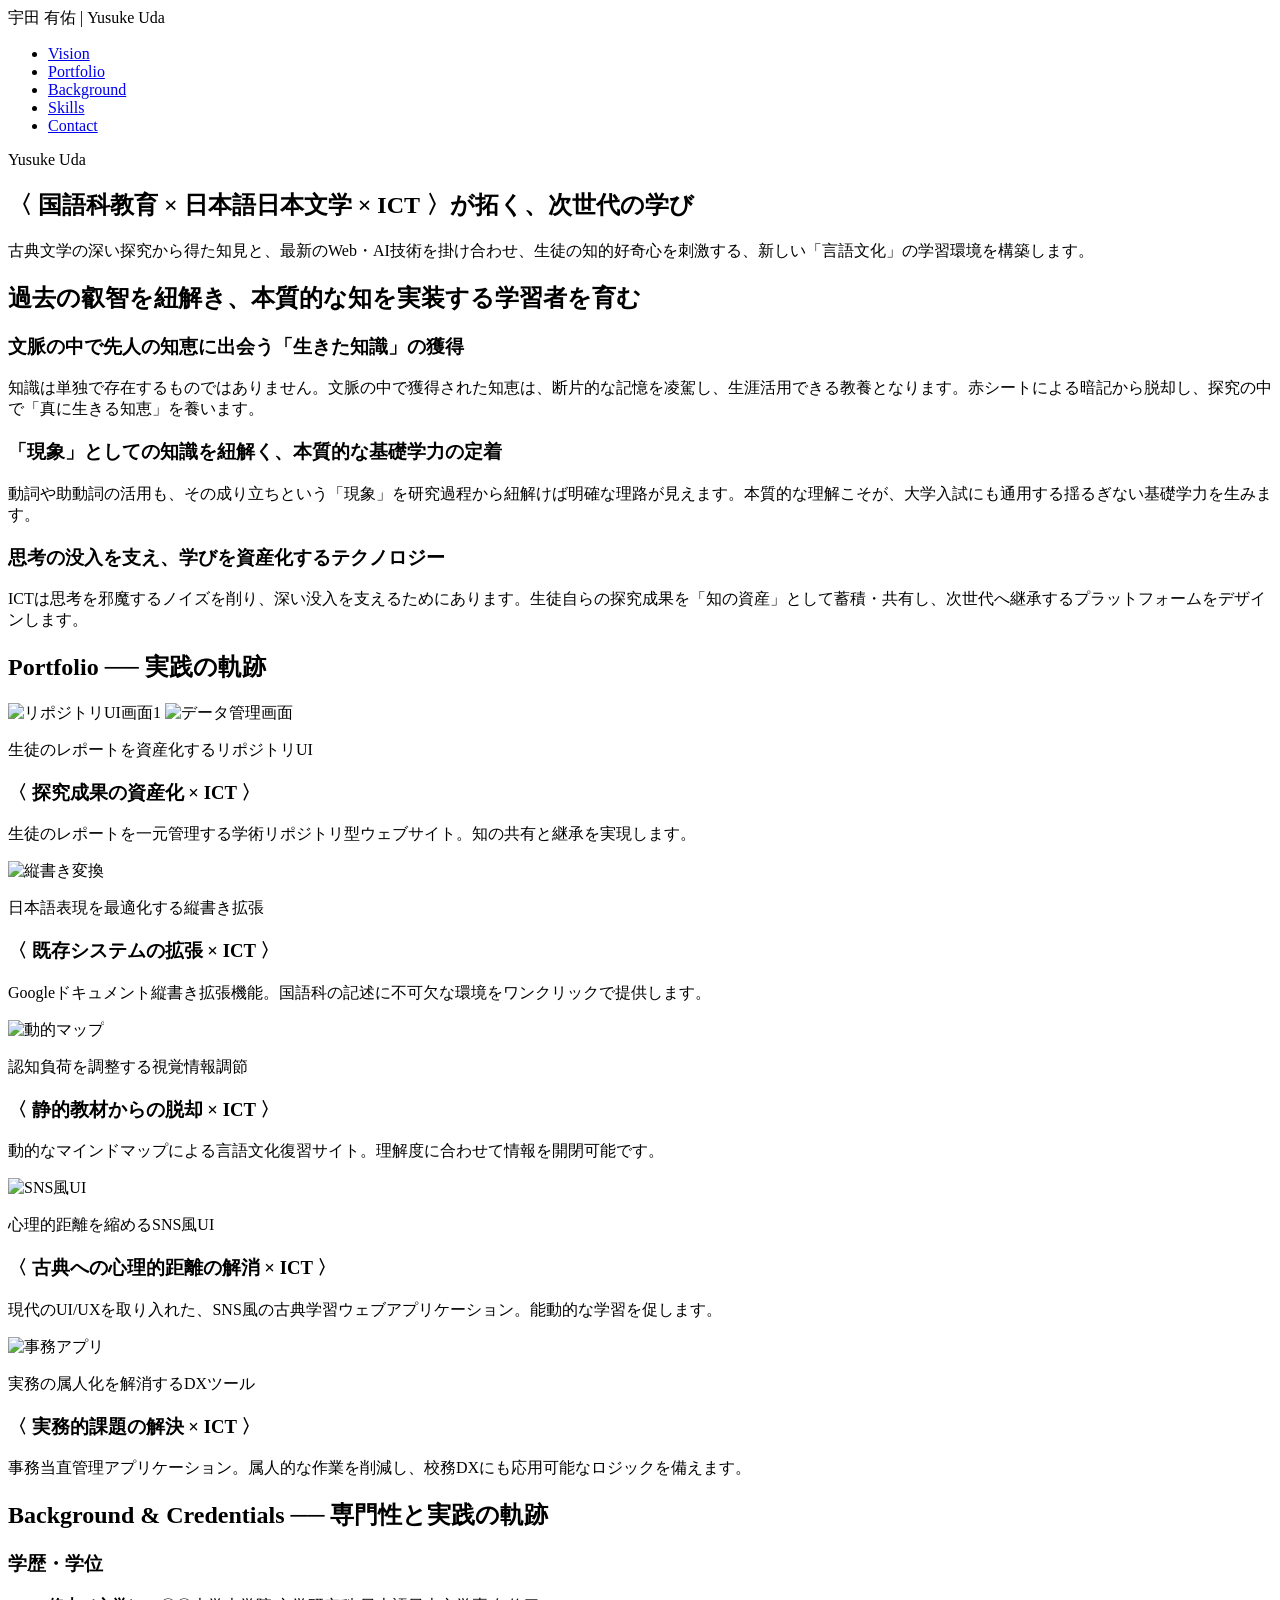
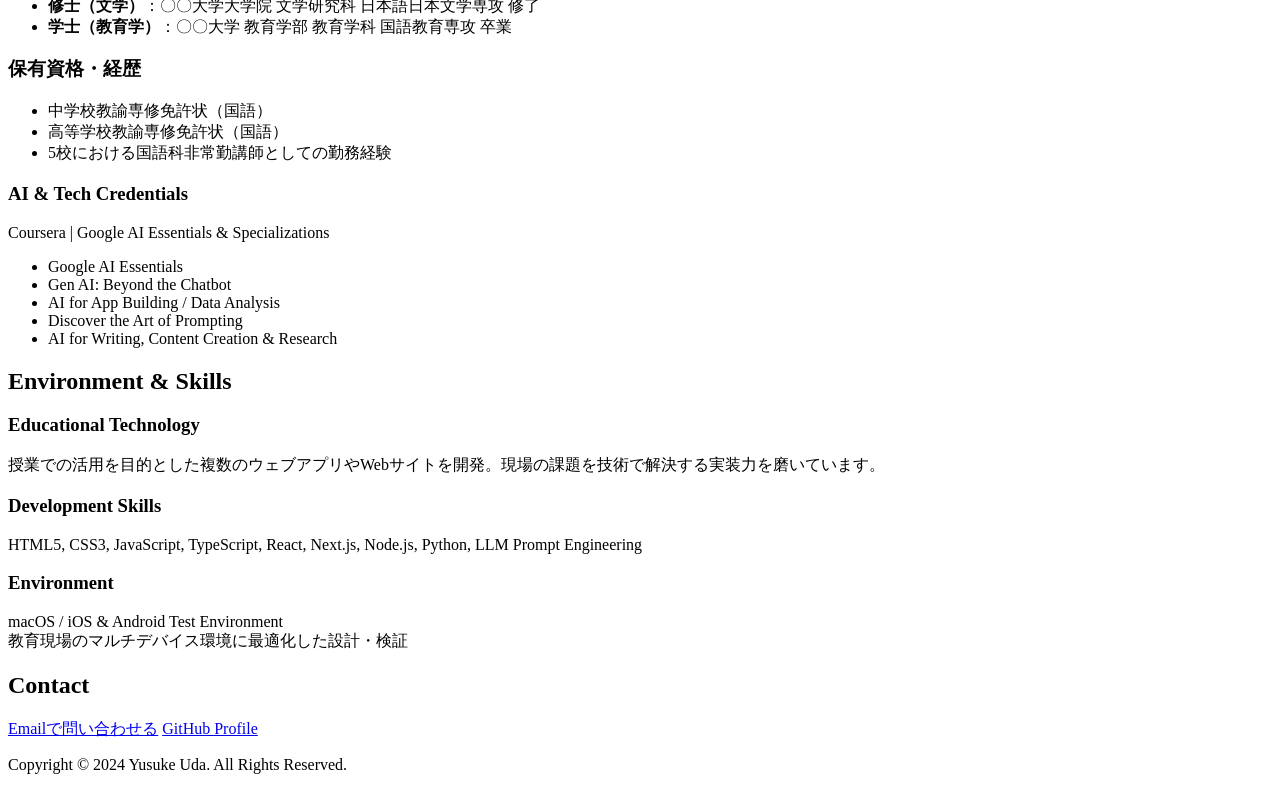
==== main.html @ 544df163 "Rename index.html to main.html" ====
<!DOCTYPE html>
<html lang="ja">
<head>
    <meta charset="UTF-8">
    <meta name="viewport" content="width=device-width, initial-scale=1.0">
    <title>宇田 有佑 | Yusuke Uda - Portfolio</title>
    <!-- Google Fonts: Noto Serif JP (明朝) & Noto Sans JP (ゴシック) -->
    <link href="https://fonts.googleapis.com/css2?family=Noto+Sans+JP:wght@400;500;700&family=Noto+Serif+JP:wght@600;700&display=swap" rel="stylesheet">
    <link rel="stylesheet" href="css/style.css">
</head>
<body>

    <header id="header">
        <nav class="container">
            <div class="logo">宇田 有佑 | Yusuke Uda</div>
            <ul class="nav-links">
                <li><a href="#vision">Vision</a></li>
                <li><a href="#portfolio">Portfolio</a></li>
                <li><a href="#background">Background</a></li>
                <li><a href="#skills">Skills</a></li>
                <li><a href="#contact">Contact</a></li>
            </ul>
        </nav>
    </header>

    <main>
        <!-- 1. First View -->
        <section id="hero" class="fade-in">
            <div class="container">
                <p class="name-label">Yusuke Uda</p>
                <h1>〈 国語科教育 × 日本語日本文学 × ICT 〉が拓く、次世代の学び</h1>
                <p class="sub-copy">古典文学の深い探究から得た知見と、最新のWeb・AI技術を掛け合わせ、生徒の知的好奇心を刺激する、新しい「言語文化」の学習環境を構築します。</p>
            </div>
        </section>

        <!-- 2. Vision (教育理念) -->
        <section id="vision" class="fade-in">
            <div class="container">
                <h2 class="section-title">過去の叡智を紐解き、本質的な知を実装する学習者を育む</h2>
                <div class="vision-grid">
                    <article>
                        <h3>文脈の中で先人の知恵に出会う「生きた知識」の獲得</h3>
                        <p>知識は単独で存在するものではありません。文脈の中で獲得された知恵は、断片的な記憶を凌駕し、生涯活用できる教養となります。赤シートによる暗記から脱却し、探究の中で「真に生きる知恵」を養います。</p>
                    </article>
                    <article>
                        <h3>「現象」としての知識を紐解く、本質的な基礎学力の定着</h3>
                        <p>動詞や助動詞の活用も、その成り立ちという「現象」を研究過程から紐解けば明確な理路が見えます。本質的な理解こそが、大学入試にも通用する揺るぎない基礎学力を生みます。</p>
                    </article>
                    <article>
                        <h3>思考の没入を支え、学びを資産化するテクノロジー</h3>
                        <p>ICTは思考を邪魔するノイズを削り、深い没入を支えるためにあります。生徒自らの探究成果を「知の資産」として蓄積・共有し、次世代へ継承するプラットフォームをデザインします。</p>
                    </article>
                </div>
            </div>
        </section>

        <!-- 3. Portfolio (開発実績) -->
        <section id="portfolio" class="fade-in">
            <div class="container">
                <h2 class="section-title">Portfolio ── 実践の軌跡</h2>
                <div class="portfolio-grid">
                    
                    <!-- Project 1 -->
                    <article class="portfolio-card">
                        <div class="slider" data-current="0">
                            <div class="slides">
                                <img src="images/project1-1.png" alt="リポジトリUI画面1" class="active">
                                <img src="images/project1-2.png" alt="データ管理画面">
                            </div>
                            <p class="img-caption">生徒のレポートを資産化するリポジトリUI</p>
                        </div>
                        <div class="card-content">
                            <h3>〈 探究成果の資産化 × ICT 〉</h3>
                            <p>生徒のレポートを一元管理する学術リポジトリ型ウェブサイト。知の共有と継承を実現します。</p>
                        </div>
                    </article>

                    <!-- Project 2 -->
                    <article class="portfolio-card">
                        <div class="slider" data-current="0">
                            <div class="slides">
                                <img src="images/project2-1.png" alt="縦書き変換" class="active">
                            </div>
                            <p class="img-caption">日本語表現を最適化する縦書き拡張</p>
                        </div>
                        <div class="card-content">
                            <h3>〈 既存システムの拡張 × ICT 〉</h3>
                            <p>Googleドキュメント縦書き拡張機能。国語科の記述に不可欠な環境をワンクリックで提供します。</p>
                        </div>
                    </article>

                    <!-- Project 3 -->
                    <article class="portfolio-card">
                        <div class="slider" data-current="0">
                            <div class="slides">
                                <img src="images/project3-1.png" alt="動的マップ" class="active">
                            </div>
                            <p class="img-caption">認知負荷を調整する視覚情報調節</p>
                        </div>
                        <div class="card-content">
                            <h3>〈 静的教材からの脱却 × ICT 〉</h3>
                            <p>動的なマインドマップによる言語文化復習サイト。理解度に合わせて情報を開閉可能です。</p>
                        </div>
                    </article>

                    <!-- Project 4 -->
                    <article class="portfolio-card">
                        <div class="slider" data-current="0">
                            <div class="slides">
                                <img src="images/project4-1.png" alt="SNS風UI" class="active">
                            </div>
                            <p class="img-caption">心理的距離を縮めるSNS風UI</p>
                        </div>
                        <div class="card-content">
                            <h3>〈 古典への心理的距離の解消 × ICT 〉</h3>
                            <p>現代のUI/UXを取り入れた、SNS風の古典学習ウェブアプリケーション。能動的な学習を促します。</p>
                        </div>
                    </article>

                    <!-- Project 5 -->
                    <article class="portfolio-card">
                        <div class="slider" data-current="0">
                            <div class="slides">
                                <img src="images/project5-1.png" alt="事務アプリ" class="active">
                            </div>
                            <p class="img-caption">実務の属人化を解消するDXツール</p>
                        </div>
                        <div class="card-content">
                            <h3>〈 実務的課題の解決 × ICT 〉</h3>
                            <p>事務当直管理アプリケーション。属人的な作業を削減し、校務DXにも応用可能なロジックを備えます。</p>
                        </div>
                    </article>

                </div>
            </div>
        </section>

       <!-- 4. Background & Credentials (バッジ埋め込み版) -->
<section id="background" class="fade-in">
    <div class="container">
        <h2 class="section-title">Background & Credentials ── 専門性と実践の軌跡</h2>
        <div class="credentials-list">
            <div class="cred-item">
                <h3>学歴・学位</h3>
                <ul>
                    <li><strong>修士（文学）</strong>：〇〇大学大学院 文学研究科 日本語日本文学専攻 修了</li>
                    <li><strong>学士（教育学）</strong>：〇〇大学 教育学部 教育学科 国語教育専攻 卒業</li>
                </ul>
            </div>
            <div class="cred-item">
                <h3>保有資格・経歴</h3>
                <ul>
                    <li>中学校教諭専修免許状（国語）</li>
                    <li>高等学校教諭専修免許状（国語）</li>
                    <li>5校における国語科非常勤講師としての勤務経験</li>
                </ul>
            </div>
            <div class="cred-item">
                <h3>AI & Tech Credentials</h3>
                <p class="subtitle">Coursera | Google AI Essentials & Specializations</p>
                
                <!-- Credly Badge Embed Start -->
                <div class="badge-container">
                    <div data-iframe-width="150" data-iframe-height="270" data-share-badge-id="fdac26df-d97f-4123-9ffb-f819ead2f6f4" data-share-badge-host="https://www.credly.com"></div>
                    <script type="text/javascript" async src="//cdn.credly.com/assets/utilities/embed.js"></script>
                </div>
                <!-- Credly Badge Embed End -->

                <ul class="mini-list">
                    <li>Google AI Essentials</li>
                    <li>Gen AI: Beyond the Chatbot</li>
                    <li>AI for App Building / Data Analysis</li>
                    <li>Discover the Art of Prompting</li>
                    <li>AI for Writing, Content Creation & Research</li>
                </ul>
            </div>
        </div>
    </div>
</section>

        <!-- 5. Environment & Skills -->
        <section id="skills" class="fade-in">
            <div class="container">
                <h2 class="section-title">Environment & Skills</h2>
                <div class="skills-grid">
                    <div class="skill-group">
                        <h3>Educational Technology</h3>
                        <p>授業での活用を目的とした複数のウェブアプリやWebサイトを開発。現場の課題を技術で解決する実装力を磨いています。</p>
                    </div>
                    <div class="skill-group">
                        <h3>Development Skills</h3>
                        <p>HTML5, CSS3, JavaScript, TypeScript, React, Next.js, Node.js, Python, LLM Prompt Engineering</p>
                    </div>
                    <div class="skill-group">
                        <h3>Environment</h3>
                        <p>macOS / iOS & Android Test Environment<br>教育現場のマルチデバイス環境に最適化した設計・検証</p>
                    </div>
                </div>
            </div>
        </section>

        <!-- 6. Contact -->
        <section id="contact" class="fade-in">
            <div class="container">
                <h2 class="section-title">Contact</h2>
                <div class="contact-links">
                    <a href="mailto:your-email@example.com" class="btn">Emailで問い合わせる</a>
                    <a href="https://github.com/your-username" target="_blank" class="github-link">GitHub Profile</a>
                </div>
            </div>
        </section>
    </main>

    <footer>
        <div class="container">
            <p>Copyright &copy; 2024 Yusuke Uda. All Rights Reserved.</p>
        </div>
    </footer>

    <script src="js/script.js"></script>
</body>
</html>
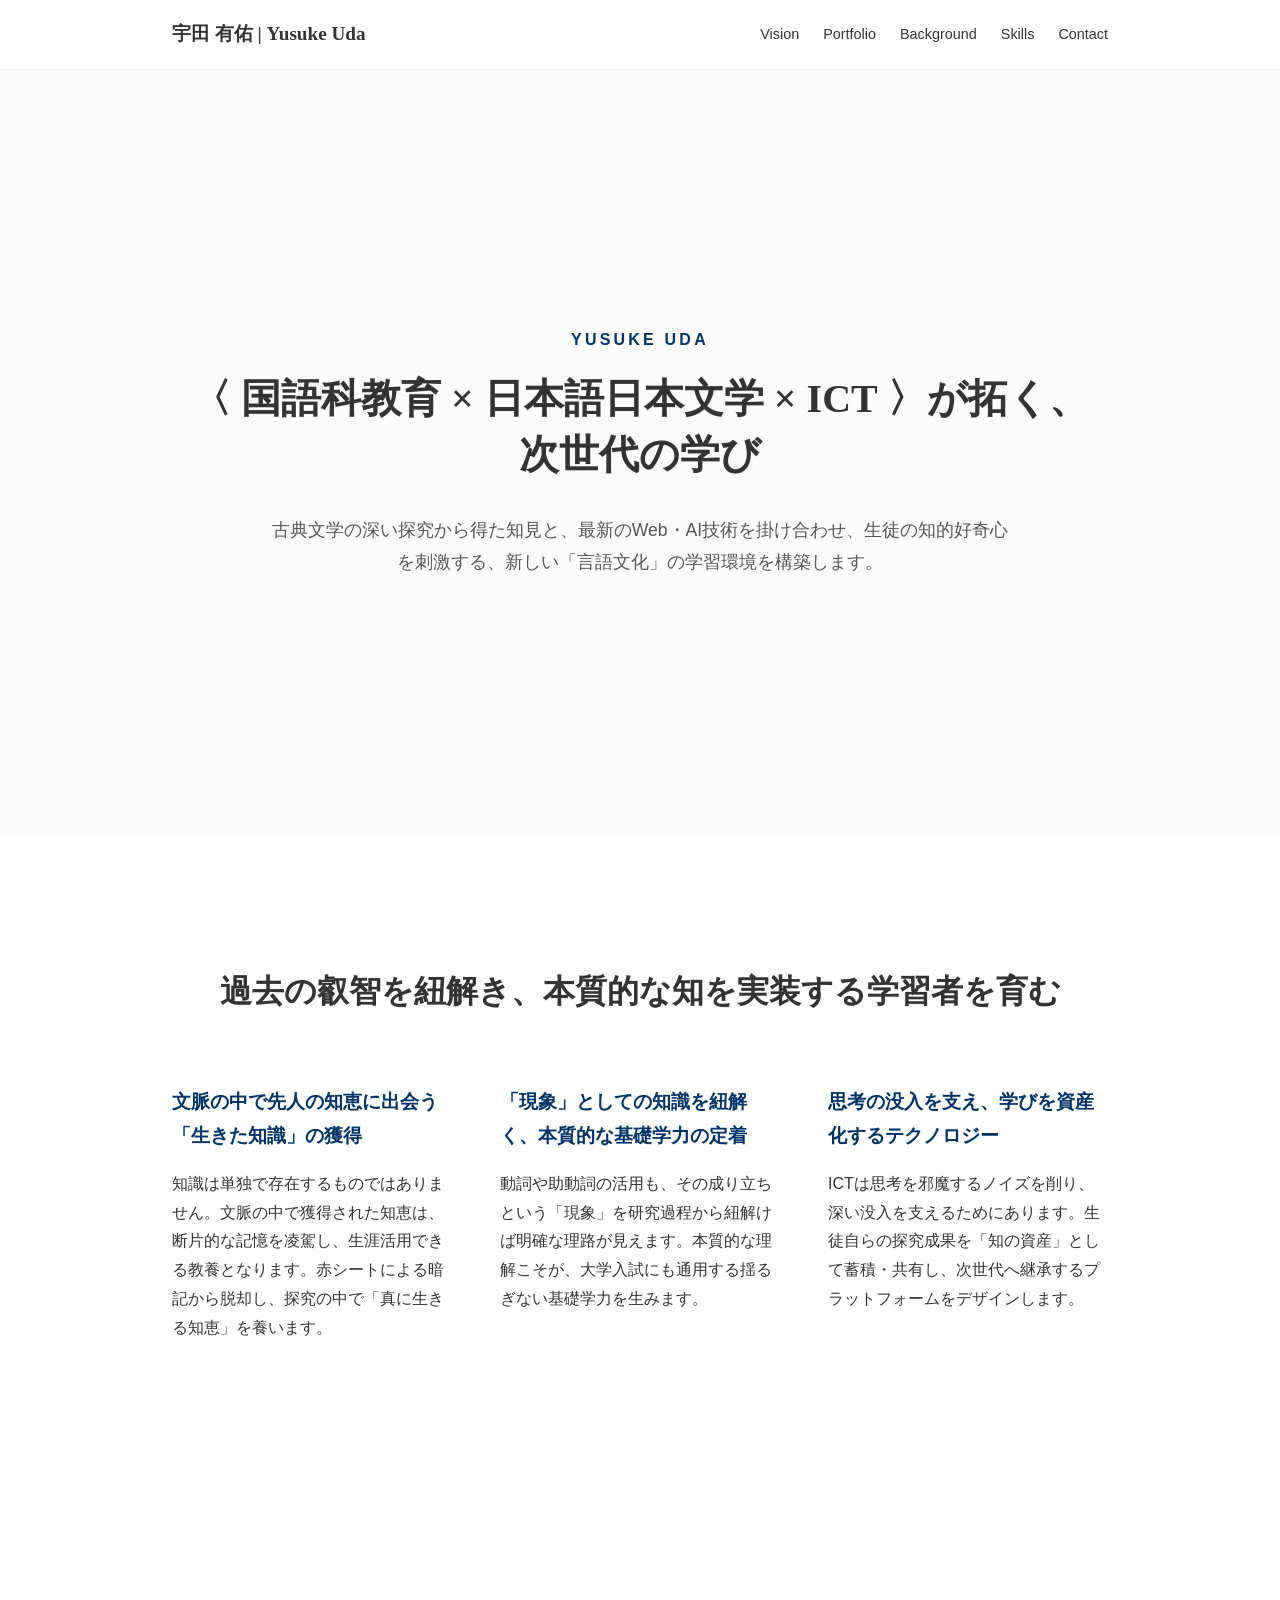
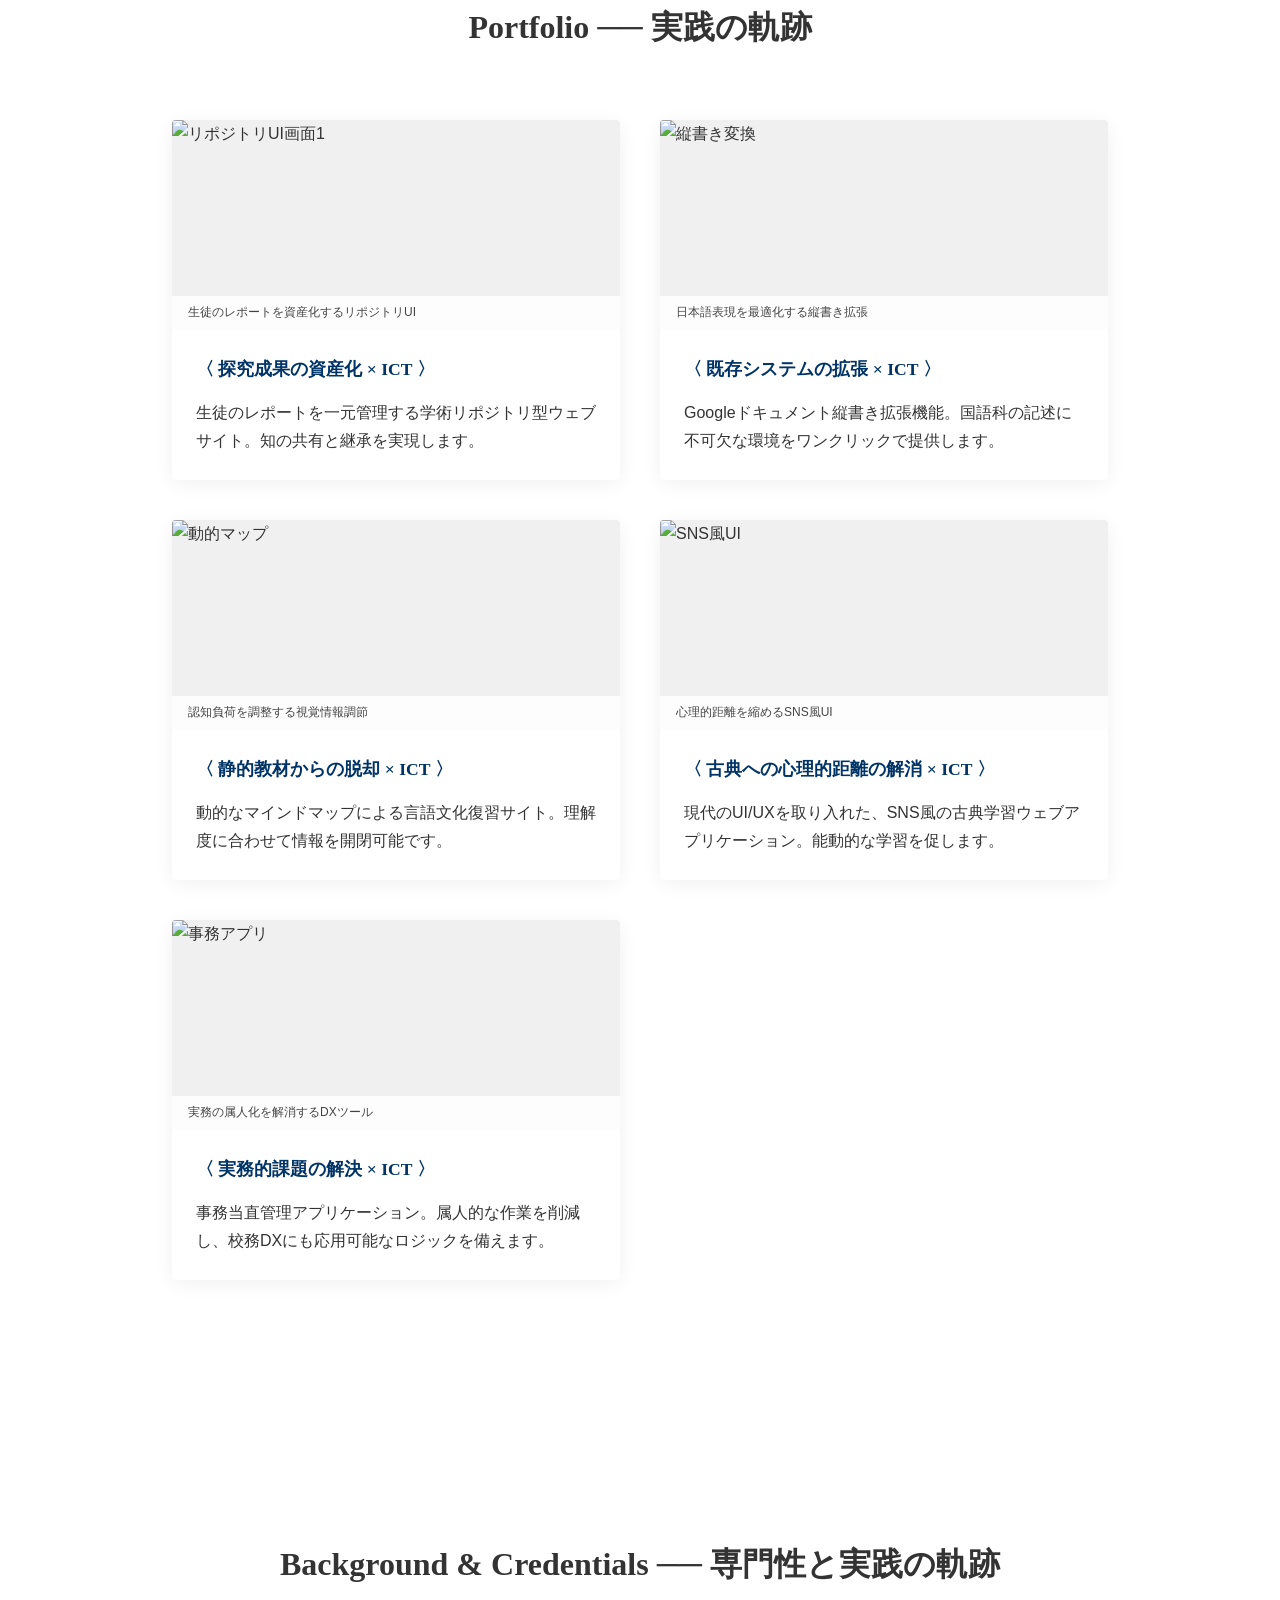
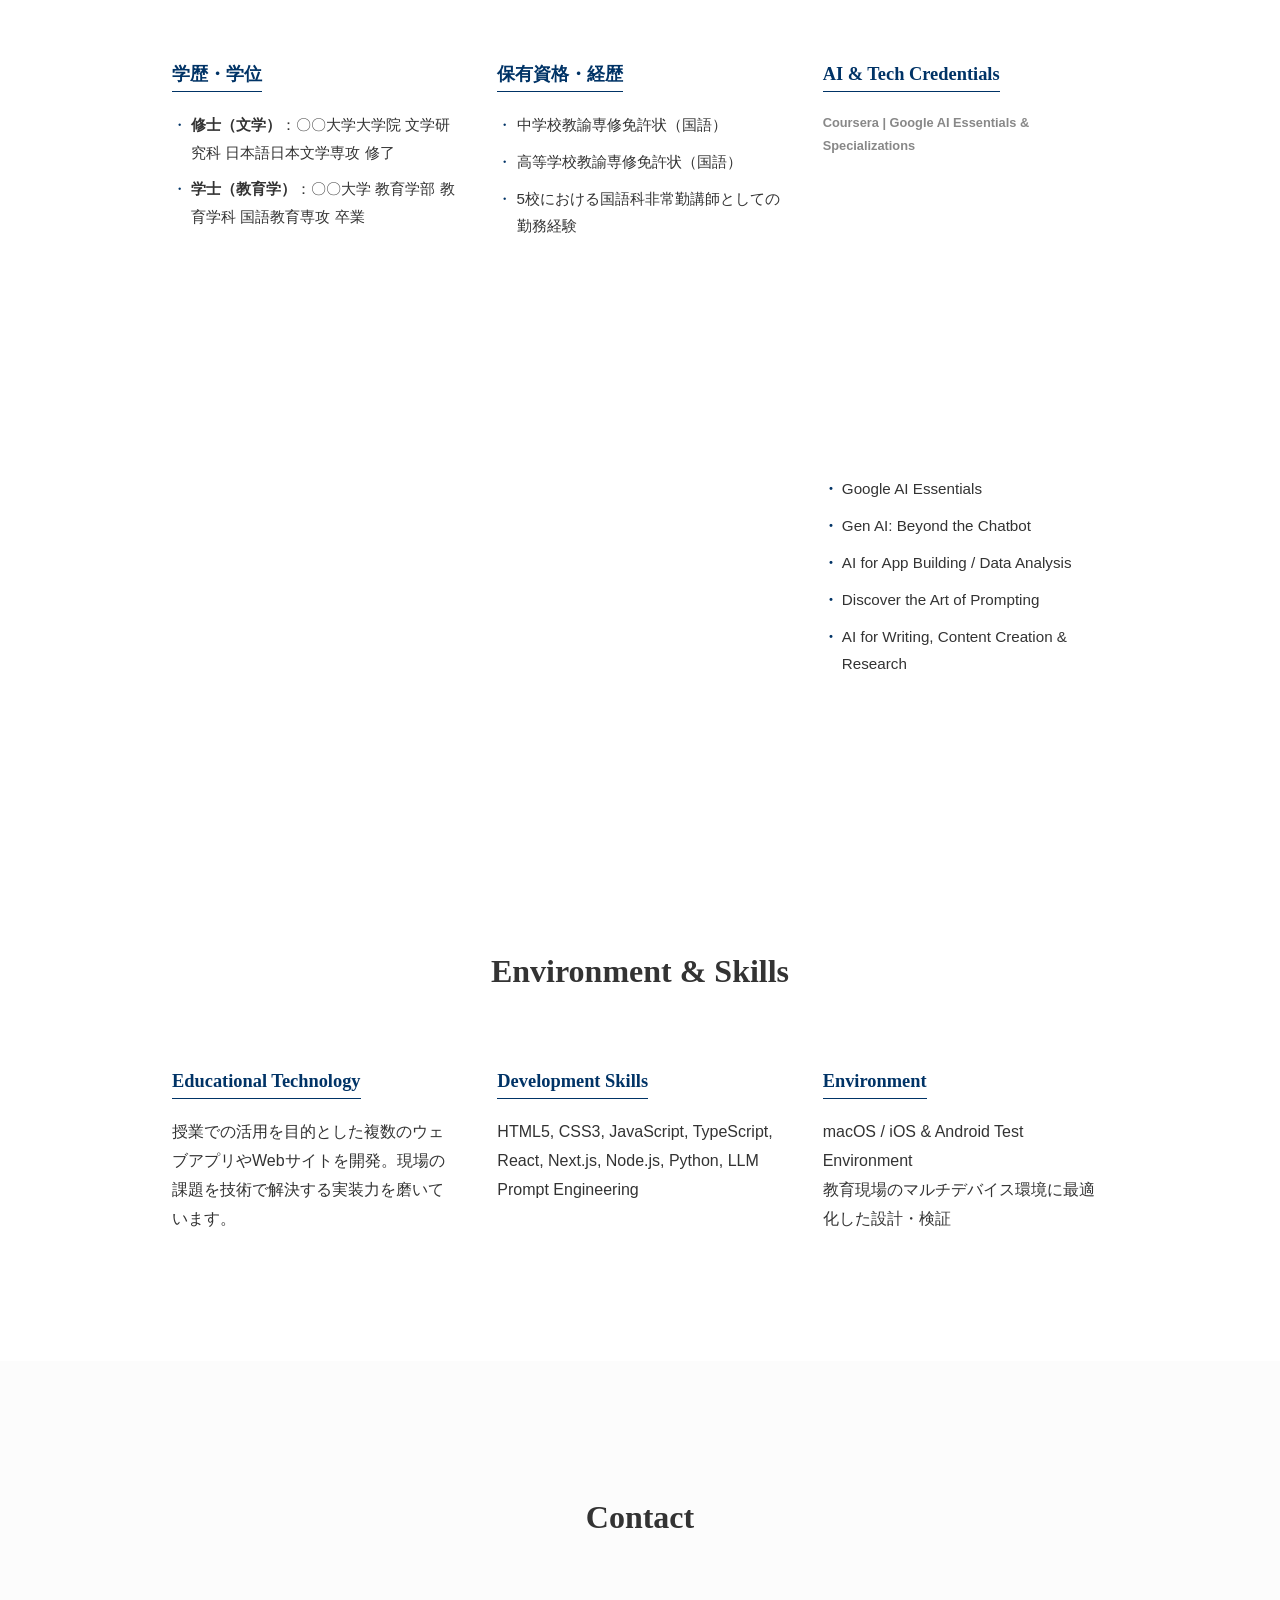
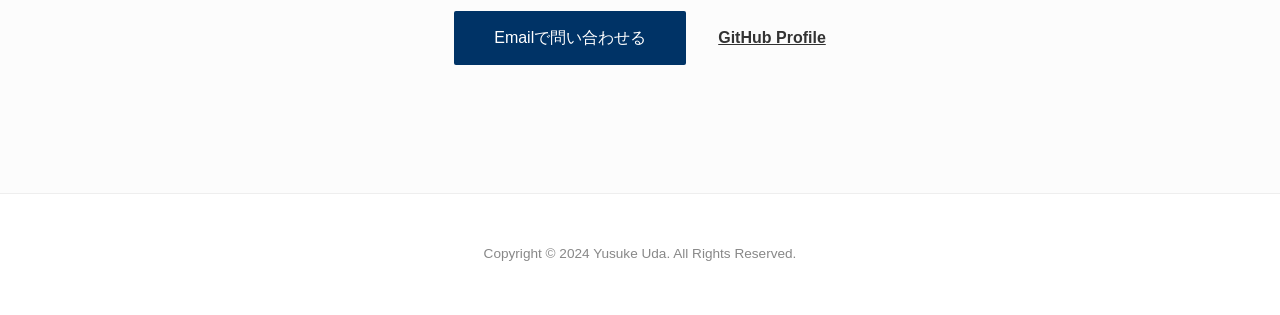
==== commit dc6c2b28: "Create main.html" ====
--- a/css/style.css
+++ b/css/style.css
@@ -0,0 +1,178 @@
+/* Reset & Base */
+* { margin: 0; padding: 0; box-sizing: border-box; }
+html { scroll-behavior: smooth; }
+
+body {
+    background-color: #ffffff;
+    color: #333333;
+    line-height: 1.8;
+    font-family: 'Noto Sans JP', sans-serif;
+}
+
+.container {
+    max-width: 1000px;
+    margin: 0 auto;
+    padding: 0 2rem;
+}
+
+h1, h2, h3, .logo {
+    font-family: 'Noto Serif JP', serif;
+}
+
+/* Header */
+header {
+    width: 100%;
+    height: 70px;
+    background: rgba(255, 255, 255, 0.95);
+    display: flex;
+    align-items: center;
+    position: sticky;
+    top: 0;
+    z-index: 1000;
+    border-bottom: 1px solid #eee;
+}
+
+header nav {
+    display: flex;
+    justify-content: space-between;
+    align-items: center;
+    width: 100%;
+}
+
+.logo { font-size: 1.2rem; font-weight: bold; color: #333; }
+
+.nav-links {
+    display: flex;
+    list-style: none;
+    gap: 1.5rem;
+}
+
+.nav-links a {
+    text-decoration: none;
+    color: #333;
+    font-size: 0.9rem;
+    transition: color 0.3s;
+}
+
+.nav-links a:hover { color: #003366; }
+
+/* Sections */
+section { padding: 8rem 0; }
+.section-title {
+    font-size: 2rem;
+    margin-bottom: 4rem;
+    text-align: center;
+    color: #333;
+}
+
+/* Hero */
+#hero {
+    height: 85vh;
+    display: flex;
+    align-items: center;
+    text-align: center;
+    background-color: #fcfcfc;
+}
+
+#hero h1 { font-size: 2.5rem; margin-bottom: 2rem; line-height: 1.4; }
+.name-label { color: #003366; font-weight: bold; letter-spacing: 0.2rem; margin-bottom: 1rem; text-transform: uppercase; }
+.sub-copy { max-width: 750px; margin: 0 auto; font-size: 1.1rem; color: #555; }
+
+/* Vision Grid */
+.vision-grid {
+    display: grid;
+    grid-template-columns: repeat(auto-fit, minmax(280px, 1fr));
+    gap: 3rem;
+}
+
+.vision-grid h3 { font-size: 1.2rem; margin-bottom: 1rem; color: #003366; }
+
+/* Portfolio Grid */
+.portfolio-grid {
+    display: grid;
+    grid-template-columns: repeat(auto-fit, minmax(300px, 1fr));
+    gap: 2.5rem;
+}
+
+.portfolio-card {
+    background: #fff;
+    border-radius: 4px;
+    box-shadow: 0 4px 20px rgba(0,0,0,0.06);
+    overflow: hidden;
+    transition: transform 0.3s ease;
+}
+
+.portfolio-card:hover { transform: translateY(-8px); }
+
+.slider { position: relative; height: 210px; background: #f0f0f0; overflow: hidden; }
+
+.slides img {
+    width: 100%; height: 100%; object-fit: cover;
+    position: absolute; opacity: 0; transition: opacity 1s ease-in-out;
+}
+
+.slides img.active { opacity: 1; }
+
+.img-caption {
+    position: absolute; bottom: 0; width: 100%;
+    background: rgba(255,255,255,0.85);
+    font-size: 0.75rem; padding: 0.4rem 1rem; color: #444;
+}
+
+.card-content { padding: 1.5rem; }
+.card-content h3 { font-size: 1.1rem; margin-bottom: 0.8rem; color: #003366; }
+
+/* Background & Skills Lists */
+.credentials-list, .skills-grid {
+    display: grid;
+    grid-template-columns: repeat(auto-fit, minmax(280px, 1fr));
+    gap: 2.5rem;
+}
+
+.cred-item h3, .skill-group h3 {
+    font-size: 1.15rem; color: #003366; margin-bottom: 1.2rem;
+    border-bottom: 1.5px solid #003366; display: inline-block;
+}
+
+.cred-item ul li, .mini-list li {
+    margin-bottom: 0.6rem; font-size: 0.95rem; list-style: none; position: relative; padding-left: 1.2rem;
+}
+
+.cred-item ul li::before { content: "・"; position: absolute; left: 0; color: #003366; }
+.mini-list li::before { content: "✓"; position: absolute; left: 0; color: #003366; font-weight: bold; }
+
+.subtitle { font-size: 0.8rem; color: #888; margin-bottom: 0.8rem; font-weight: bold; }
+
+/* Contact */
+#contact { text-align: center; background: #fcfcfc; }
+.contact-links { display: flex; justify-content: center; align-items: center; gap: 2rem; margin-top: 2rem; }
+.btn {
+    padding: 0.8rem 2.5rem; background: #003366; color: #fff;
+    text-decoration: none; border-radius: 2px; transition: background 0.3s;
+}
+.btn:hover { background: #004a94; }
+.github-link { color: #333; font-weight: bold; }
+/* バッジ表示用の調整 */
+.badge-container {
+    margin: 1.5rem 0;
+    display: flex;
+    justify-content: flex-start; /* 左寄せ。中央なら center */
+    min-height: 270px; /* 読み込み前のガタつき防止 */
+}
+
+/* AIリストの微調整（バッジがあるため少し余裕を持たせる） */
+.mini-list {
+    margin-top: 1rem;
+}
+/* Animations */
+.fade-in { opacity: 0; transform: translateY(30px); transition: opacity 1.2s ease-out, transform 1.2s ease-out; }
+.fade-in.appear { opacity: 1; transform: translateY(0); }
+
+/* Footer */
+footer { padding: 3rem 0; text-align: center; border-top: 1px solid #eee; font-size: 0.85rem; color: #888; }
+
+/* Mobile */
+@media (max-width: 768px) {
+    #hero h1 { font-size: 1.8rem; }
+    .nav-links { display: none; }
+}
